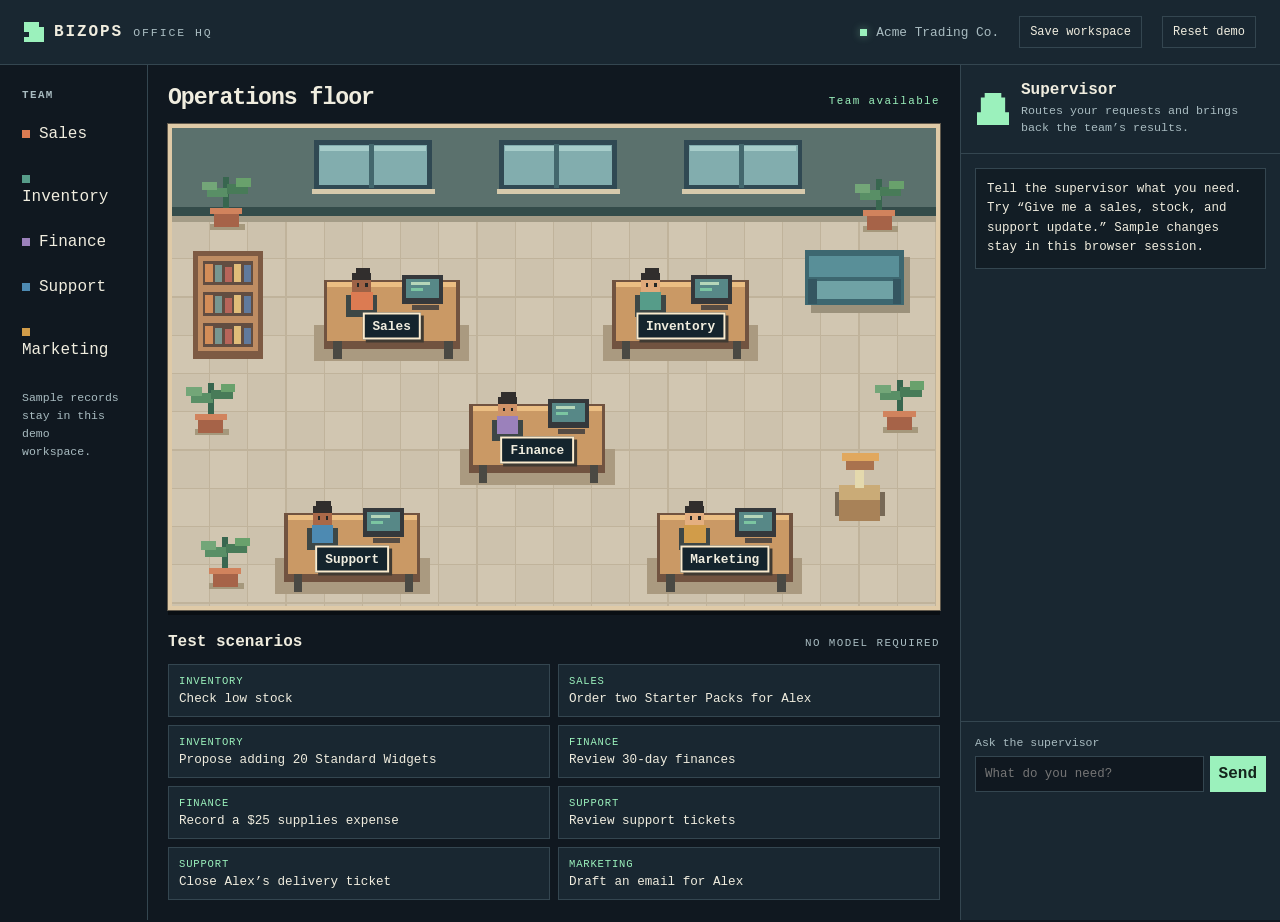
==== docs/index.html @ 775df902 "Host Office HQ with Supabase workspaces and agent status" ====
<!doctype html>
<html lang="en">
<head>
  <meta charset="utf-8">
  <meta name="viewport" content="width=device-width, initial-scale=1">
  <title>BizOps · Office HQ</title>
  <link rel="stylesheet" href="office.css">
  <script src="demo-data.js" defer></script>
  <script src="cloud-workspace.js" defer></script>
  <script src="hosted-demo.js" defer></script>
  <script src="office.js" defer></script>
</head>
<body>
  <header class="mast">
    <div class="brand"><span class="brand-icon" aria-hidden="true"></span> BIZOPS <span>OFFICE HQ</span></div>
    <div class="workspace"><span class="light" aria-hidden="true"></span><span id="business">Demo workspace</span></div>
    <button id="workspace-account" class="quiet" type="button">Save workspace</button>
    <button id="reset" class="quiet" disabled>Reset demo</button>
  </header>
  <dialog id="account">
    <form id="account-form">
      <h2>Save your workspace</h2>
      <p>Sign in to keep sample records and supervisor chats in Supabase.</p>
      <label for="email">Email</label>
      <input id="email" type="email" autocomplete="email" required>
      <label for="password">Password</label>
      <input id="password" type="password" autocomplete="current-password" required minlength="6">
      <p id="account-status" role="status"></p>
      <button class="action" value="login">Sign in</button>
      <button class="quiet" value="register">Create account</button>
      <button id="account-close" class="quiet" type="button">Close</button>
    </form>
  </dialog>
  <main>
    <section class="roster" aria-label="Agent roster">
      <h2>TEAM</h2>
      <div id="team"></div>
      <p class="nav-note">Sample records stay in this demo workspace.</p>
    </section>
    <section class="center" aria-labelledby="office-title">
      <div class="room-title"><h1 id="office-title">Operations floor</h1><span id="work-status" role="status">Team available</span></div>
      <div class="floor">
        <canvas id="floor" width="640" height="400" aria-hidden="true"></canvas>
        <div id="desks"></div>
      </div>
      <section class="drills" aria-labelledby="drills-title">
        <div class="room-title"><h2 id="drills-title">Test scenarios</h2><span>NO MODEL REQUIRED</span></div>
        <div id="scenarios"></div>
      </section>
    </section>
    <aside class="console" aria-label="Supervisor chat">
      <header class="agent-header">
        <div id="portrait" class="portrait" aria-hidden="true"></div>
        <div><h2>Supervisor</h2><p>Routes your requests and brings back the team’s results.</p></div>
      </header>
      <div id="log" class="log" role="log" aria-live="polite">
        <p class="message">Tell the supervisor what you need. Try “Give me a sales, stock, and support update.” Sample changes stay in this browser session.</p>
      </div>
      <div id="approval" hidden></div>
      <form id="request">
        <label for="prompt">Ask the supervisor</label>
        <div class="compose">
          <input id="prompt" maxlength="1000" required placeholder="What do you need?">
          <button>Send</button>
        </div>
      </form>
    </aside>
  </main>
</body>
</html>
---- docs/office.css ----
:root {
  color-scheme: dark;
  --bg: #101820;
  --panel: #192731;
  --line: #344650;
  --text: #f0eddf;
  --muted: #a9bcc1;
  --mint: #9bf1bc;
  --gold: #ffd18e;
  font-family: "Cascadia Mono", Consolas, monospace;
  color: var(--text);
  background: var(--bg);
}
* { box-sizing: border-box; }
body { margin: 0; }
button, input { font: inherit; }
button { cursor: pointer; }
button:disabled { opacity: .53; cursor: default; }
button:focus-visible, input:focus-visible { outline: 2px solid var(--gold); outline-offset: 3px; }
h1, h2, p, pre { margin: 0; }
.mast { display: flex; align-items: center; gap: 20px; padding: 16px 24px; border-bottom: 1px solid var(--line); background: var(--panel); }
.brand { display: flex; align-items: center; gap: 10px; letter-spacing: .12em; font-weight: 900; }
.brand span:last-child { color: var(--muted); font-weight: normal; font-size: .72rem; }
.brand-icon { width: 20px; height: 20px; background: var(--mint); clip-path: polygon(0 0, 75% 0, 75% 25%, 100% 25%, 100% 100%, 0 100%, 0 75%, 25% 75%, 25% 50%, 0 50%); }
.workspace { display: flex; align-items: center; gap: 9px; color: var(--muted); margin-left: auto; font-size: .8rem; }
.light { width: 7px; height: 7px; background: var(--mint); box-shadow: 0 0 9px #9bf1bc70; }
.quiet, .scenario { border: 1px solid var(--line); background: var(--panel); color: var(--text); }
.quiet { padding: 8px 10px; font-size: .75rem; }
main { display: grid; grid-template-columns: 148px minmax(0, 1fr) minmax(288px, 25vw); max-width: 1660px; margin: auto; min-height: calc(100dvh - 65px); }
.roster { padding: 24px 12px; border-right: 1px solid var(--line); }
.roster h2, .room-title span { color: var(--muted); font-size: .68rem; letter-spacing: .13em; }
.roster h2 { margin: 0 10px 14px; }
#team { display: grid; gap: 7px; }
.team-member { padding: 10px; }
.team-member::before { content: ""; display: inline-block; width: 8px; height: 8px; margin-right: 9px; background: var(--agent); }
.team-member[data-assigned="true"] { background: var(--panel); color: var(--mint); }
.nav-note { color: var(--muted); font-size: .72rem; line-height: 1.55; padding: 20px 10px; }
.center { padding: 20px; min-width: 0; }
.room-title { display: flex; align-items: baseline; justify-content: space-between; gap: 12px; margin-bottom: 13px; }
h1 { font-size: clamp(1.1rem, 2vw, 1.45rem); letter-spacing: -.045em; }
.floor { position: relative; border: 4px solid #dfcaa7; box-shadow: 0 0 0 1px #625a4d, 0 5px 0 #090e13; }
canvas { display: block; width: 100%; image-rendering: pixelated; }
.desk { position: absolute; transform: translate(-50%, -50%); background: #14242d; color: var(--text); border: 2px solid #fbebcd; padding: 4px 8px; font-weight: 700; font-size: clamp(.6rem, 1vw, .9rem); box-shadow: 3px 3px #403a32; }
.desk[data-assigned="true"] { background: var(--mint); border-color: #172d24; color: #14251e; }
[data-working="true"] { color: var(--mint); }
.desk[data-working="true"] {
  background: #244635;
  border-color: var(--mint);
  animation: processing .55s steps(2, jump-none) infinite alternate;
}
@keyframes processing {
  from { box-shadow: 3px 3px #403a32; }
  to { box-shadow: 3px 3px #403a32, 0 0 0 4px #9bf1bc66; }
}
@media (prefers-reduced-motion: reduce) {
  .desk[data-working="true"] { animation: none; }
}
.scenario:hover, .quiet:hover { border-color: var(--mint); }
.drills { margin-top: 23px; }
.drills h2, .console h2 { font-size: 1rem; }
#scenarios { display: grid; grid-template-columns: repeat(2, minmax(0, 1fr)); gap: 8px; }
.scenario { text-align: left; display: flex; flex-direction: column; gap: 4px; padding: 10px; font-size: .79rem; }
.scenario small { color: var(--mint); letter-spacing: .08em; text-transform: uppercase; }
.console { background: var(--panel); border-left: 1px solid var(--line); display: flex; flex-direction: column; min-width: 0; }
.agent-header { display: flex; align-items: center; gap: 12px; padding: 16px; border-bottom: 1px solid var(--line); }
.portrait { flex: 0 0 32px; height: 32px; background: var(--agent, var(--mint)); clip-path: polygon(24% 0, 76% 0, 76% 14%, 88% 14%, 88% 60%, 100% 60%, 100% 100%, 0 100%, 0 60%, 12% 60%, 12% 14%, 24% 14%); }
.agent-header p { color: var(--muted); font-size: .73rem; line-height: 1.45; margin-top: 4px; }
.log { padding: 14px; flex: 1; min-height: 245px; max-height: 63vh; overflow: auto; }
.message { background: #121d25; border: 1px solid var(--line); padding: 11px; margin-bottom: 9px; overflow-wrap: anywhere; white-space: pre-wrap; font-size: .78rem; line-height: 1.55; }
.user { background: #244635; border-color: #3b7354; }
.error { border-color: #eb9e82; }
#approval { margin: 0 14px 12px; padding: 10px; border: 1px solid var(--gold); }
#approval pre { color: var(--gold); white-space: pre-wrap; overflow-wrap: anywhere; font-size: .75rem; margin: 9px 0; max-height: 180px; overflow: auto; }
#approval button { margin-right: 7px; }
form { padding: 14px; border-top: 1px solid var(--line); }
label { display: block; font-size: .72rem; color: var(--muted); margin-bottom: 7px; }
.compose { display: flex; gap: 6px; }
input { min-width: 0; flex: 1; color: var(--text); background: var(--bg); border: 1px solid var(--line); padding: 9px; font-size: .78rem; }
.action, .compose button { color: #13251c; border: 1px solid var(--mint); background: var(--mint); padding: 8px; font-weight: 700; }
.action.reject { color: var(--text); background: transparent; border-color: var(--line); }
dialog { width: min(420px, calc(100vw - 24px)); background: var(--panel); color: var(--text); border: 1px solid var(--line); padding: 0; }
dialog::backdrop { background: #09131bd9; }
dialog form { padding: 20px; }
dialog p { margin: 10px 0; color: var(--muted); line-height: 1.5; }
dialog input { display: block; width: 100%; margin-bottom: 12px; }
#work-status { color: var(--mint); }
@media (max-width: 1050px) {
  main { grid-template-columns: minmax(0, 1fr) minmax(280px, 29vw); }
  .roster { grid-column: 1 / -1; border-right: 0; border-bottom: 1px solid var(--line); padding: 7px 12px; }
  .roster h2, .nav-note { display: none; }
  #team { display: flex; gap: 4px; flex-wrap: wrap; }
}
@media (max-width: 730px) {
  main { grid-template-columns: minmax(0, 1fr); }
  .center { padding: 14px; }
  .console { border-left: 0; border-top: 1px solid var(--line); }
  .mast { padding: 12px; gap: 9px; flex-wrap: wrap; }
  .brand span:last-child, .drills .room-title span { display: none; }
  .team-member { padding: 6px; font-size: .72rem; }
  .desk { padding: 2px 4px; }
}
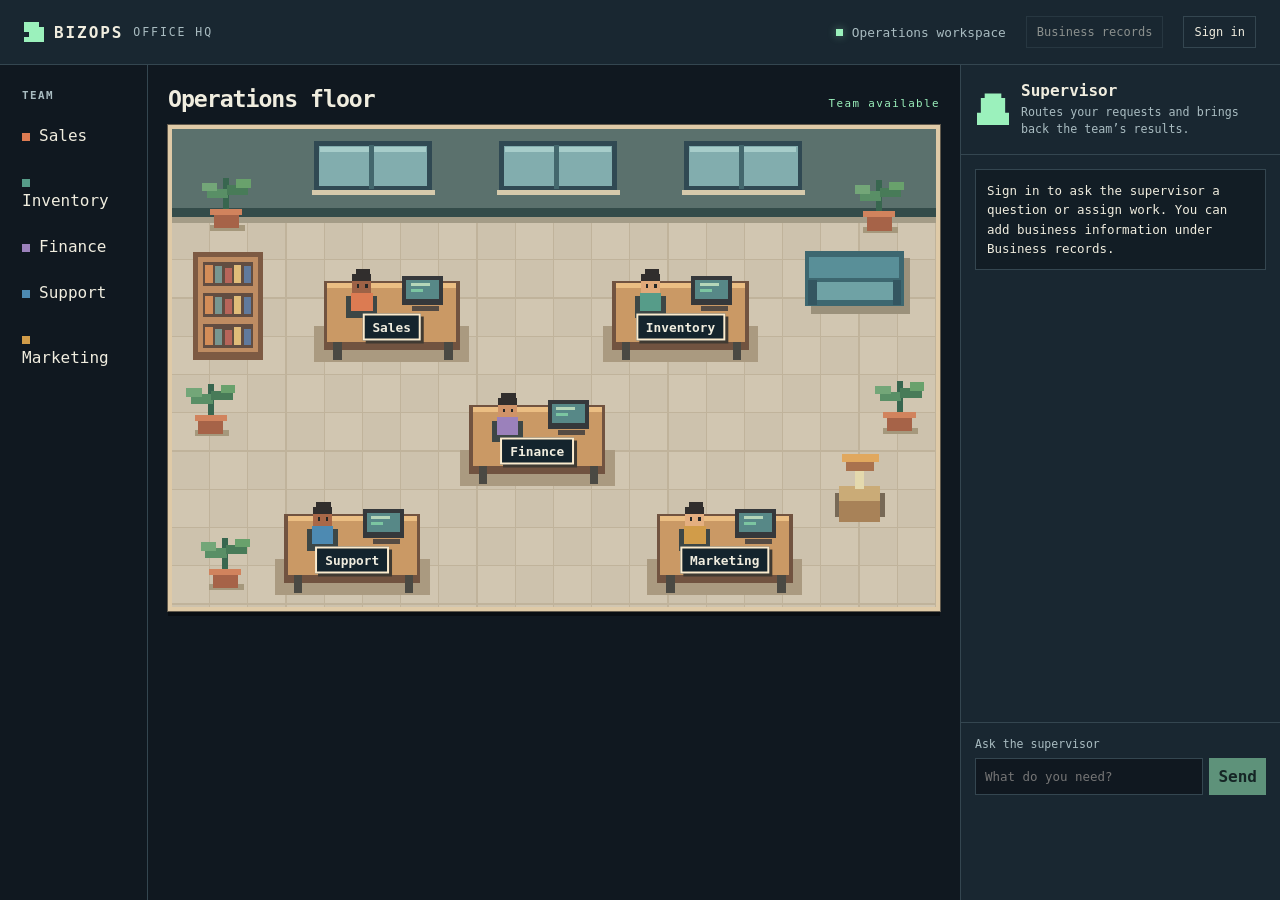
==== commit 4b399af2: "Deploy authenticated Office HQ supervisor on Supabase" ====
--- a/docs/index.html
+++ b/docs/index.html
@@ -5,22 +5,20 @@
   <meta name="viewport" content="width=device-width, initial-scale=1">
   <title>BizOps · Office HQ</title>
   <link rel="stylesheet" href="office.css">
-  <script src="demo-data.js" defer></script>
   <script src="cloud-workspace.js" defer></script>
-  <script src="hosted-demo.js" defer></script>
   <script src="office.js" defer></script>
 </head>
 <body>
   <header class="mast">
     <div class="brand"><span class="brand-icon" aria-hidden="true"></span> BIZOPS <span>OFFICE HQ</span></div>
-    <div class="workspace"><span class="light" aria-hidden="true"></span><span id="business">Demo workspace</span></div>
-    <button id="workspace-account" class="quiet" type="button">Save workspace</button>
-    <button id="reset" class="quiet" disabled>Reset demo</button>
+    <div class="workspace"><span class="light" aria-hidden="true"></span><span id="business">Operations workspace</span></div>
+    <button id="records-open" class="quiet" type="button" disabled>Business records</button>
+    <button id="workspace-account" class="quiet" type="button">Sign in</button>
   </header>
   <dialog id="account">
     <form id="account-form">
-      <h2>Save your workspace</h2>
-      <p>Sign in to keep sample records and supervisor chats in Supabase.</p>
+      <h2>Access Office HQ</h2>
+      <p>Sign in to use your business records and saved conversations.</p>
       <label for="email">Email</label>
       <input id="email" type="email" autocomplete="email" required>
       <label for="password">Password</label>
@@ -31,11 +29,30 @@
       <button id="account-close" class="quiet" type="button">Close</button>
     </form>
   </dialog>
+  <dialog id="records">
+    <form id="records-form">
+      <h2>Business records</h2>
+      <p>Save the information you want the supervisor to use in its work.</p>
+      <label for="category">Category</label>
+      <select id="category">
+        <option value="operations">Operations</option><option value="sales">Sales</option>
+        <option value="inventory">Inventory</option><option value="finance">Finance</option>
+        <option value="support">Support</option><option value="marketing">Marketing</option>
+      </select>
+      <label for="record-title">Title</label>
+      <input id="record-title" maxlength="120" required>
+      <label for="record-body">Business information</label>
+      <textarea id="record-body" rows="4" maxlength="4000" required></textarea>
+      <p id="record-status" role="status"></p>
+      <button class="action">Save record</button>
+      <button id="records-close" class="quiet" type="button">Close</button>
+    </form>
+    <div id="record-list"></div>
+  </dialog>
   <main>
     <section class="roster" aria-label="Agent roster">
       <h2>TEAM</h2>
       <div id="team"></div>
-      <p class="nav-note">Sample records stay in this demo workspace.</p>
     </section>
     <section class="center" aria-labelledby="office-title">
       <div class="room-title"><h1 id="office-title">Operations floor</h1><span id="work-status" role="status">Team available</span></div>
@@ -43,10 +60,6 @@
         <canvas id="floor" width="640" height="400" aria-hidden="true"></canvas>
         <div id="desks"></div>
       </div>
-      <section class="drills" aria-labelledby="drills-title">
-        <div class="room-title"><h2 id="drills-title">Test scenarios</h2><span>NO MODEL REQUIRED</span></div>
-        <div id="scenarios"></div>
-      </section>
     </section>
     <aside class="console" aria-label="Supervisor chat">
       <header class="agent-header">
@@ -54,14 +67,13 @@
         <div><h2>Supervisor</h2><p>Routes your requests and brings back the team’s results.</p></div>
       </header>
       <div id="log" class="log" role="log" aria-live="polite">
-        <p class="message">Tell the supervisor what you need. Try “Give me a sales, stock, and support update.” Sample changes stay in this browser session.</p>
+        <p class="message">Sign in to ask the supervisor a question or assign work. You can add business information under Business records.</p>
       </div>
-      <div id="approval" hidden></div>
       <form id="request">
         <label for="prompt">Ask the supervisor</label>
         <div class="compose">
-          <input id="prompt" maxlength="1000" required placeholder="What do you need?">
-          <button>Send</button>
+          <input id="prompt" maxlength="4000" required placeholder="What do you need?" disabled>
+          <button disabled>Send</button>
         </div>
       </form>
     </aside>
--- a/docs/office.css
+++ b/docs/office.css
@@ -82,7 +82,19 @@
 dialog::backdrop { background: #09131bd9; }
 dialog form { padding: 20px; }
 dialog p { margin: 10px 0; color: var(--muted); line-height: 1.5; }
-dialog input { display: block; width: 100%; margin-bottom: 12px; }
+dialog input, dialog select, dialog textarea {
+  display: block;
+  width: 100%;
+  margin-bottom: 12px;
+  font: inherit;
+  color: var(--text);
+  background: var(--bg);
+  border: 1px solid var(--line);
+  padding: 8px;
+}
+#record-list { padding: 0 20px; }
+#record-list details { padding: 10px 0; border-top: 1px solid var(--line); }
+#record-list p { white-space: pre-wrap; overflow-wrap: anywhere; }
 #work-status { color: var(--mint); }
 @media (max-width: 1050px) {
   main { grid-template-columns: minmax(0, 1fr) minmax(280px, 29vw); }
